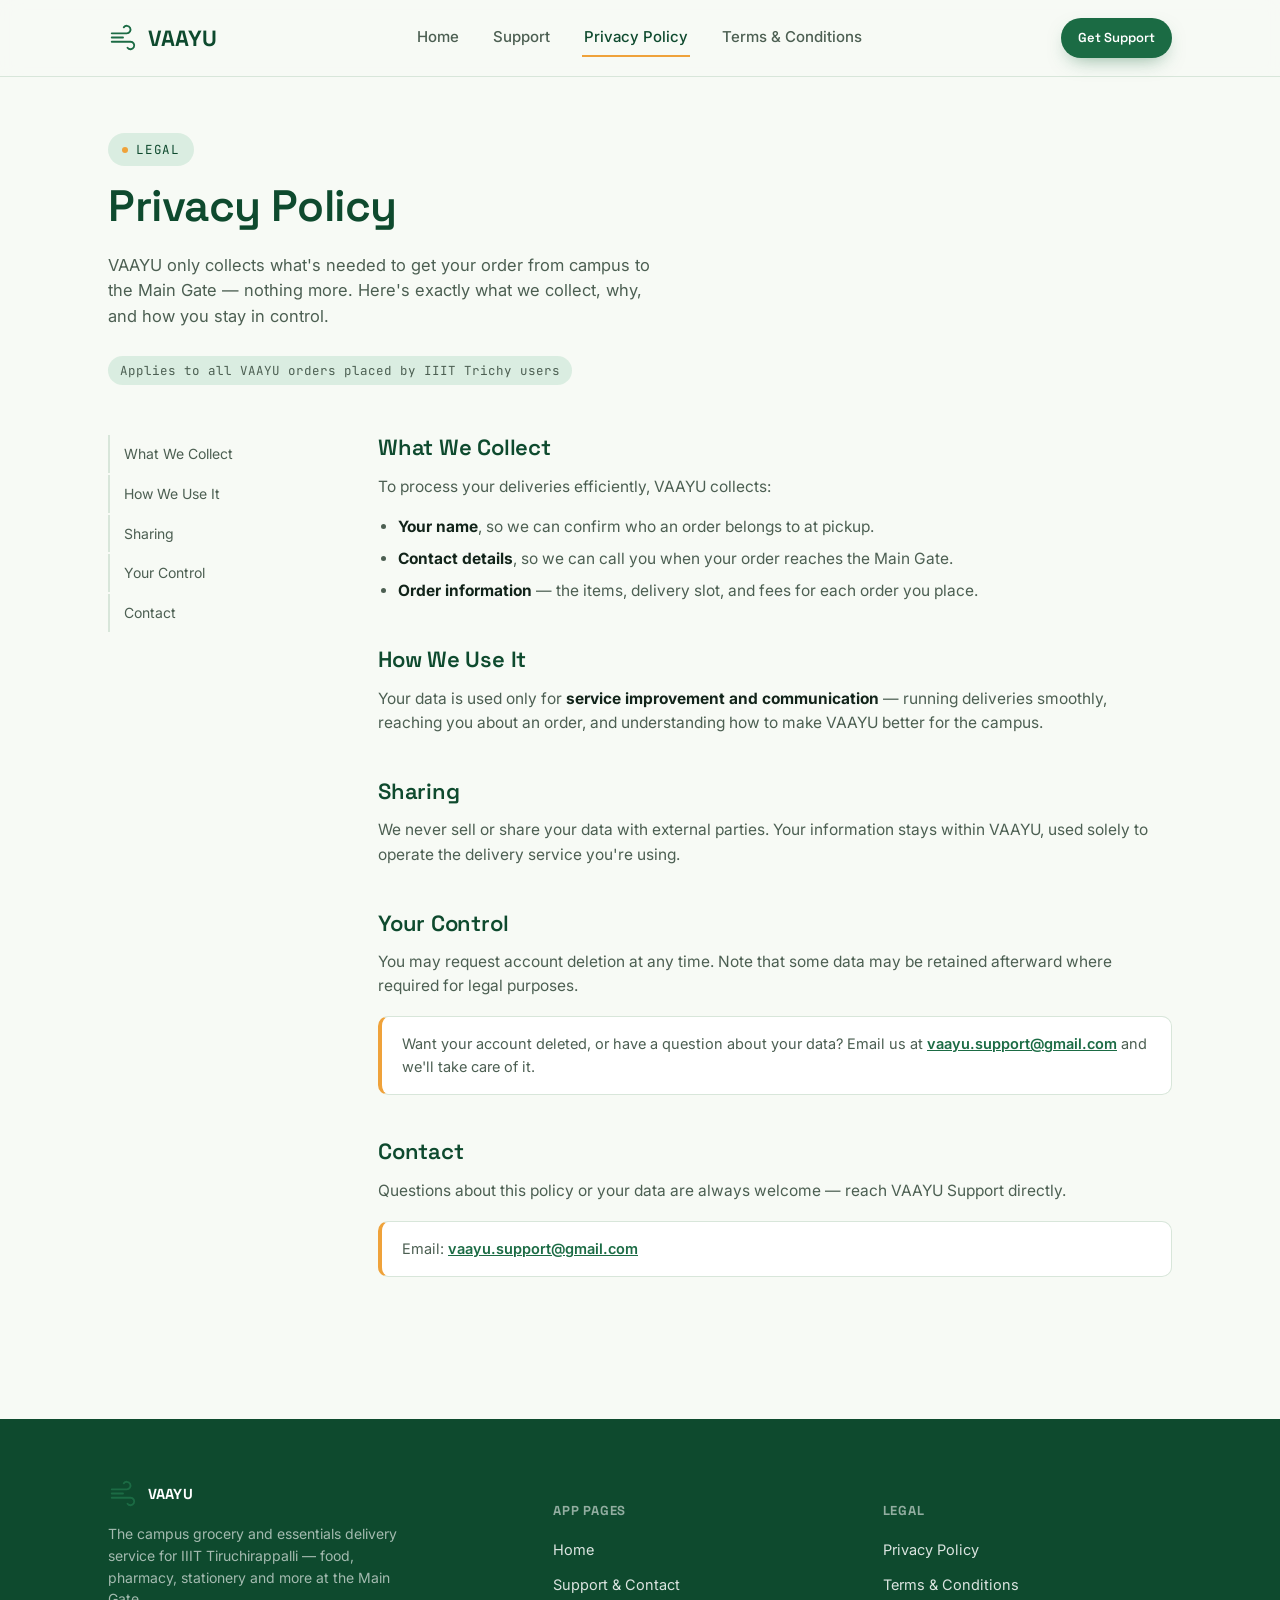
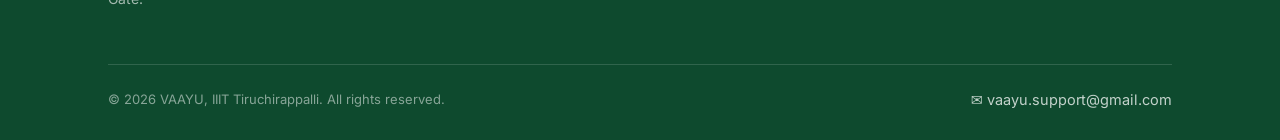
==== privacy.html @ 1d921a39 "Add files via upload" ====
<!DOCTYPE html>
<html lang="en">
<head>
<meta charset="UTF-8">
<meta name="viewport" content="width=device-width, initial-scale=1.0">
<title>Privacy Policy — VAAYU</title>
<meta name="description" content="How VAAYU collects, uses, and protects your data as a campus delivery service for IIIT Trichy.">
<link rel="stylesheet" href="style.css">
</head>
<body>

<header class="site-header">
  <div class="wrap">
    <a href="index.html" class="logo">
      <svg class="mark" viewBox="0 0 32 32" fill="none" xmlns="http://www.w3.org/2000/svg">
        <path d="M4 11h16a4 4 0 1 0-3.2-6.4" stroke-width="2" stroke-linecap="round"/>
        <path d="M4 20h20a4 4 0 1 1-3.2 6.4" stroke-width="2" stroke-linecap="round"/>
        <path d="M4 15.5h12" stroke-width="2" stroke-linecap="round"/>
      </svg>
      VAAYU
    </a>
    <nav class="main-nav">
      <a href="index.html">Home</a>
      <a href="support.html">Support</a>
      <a href="privacy.html" class="active">Privacy Policy</a>
      <a href="terms.html">Terms &amp; Conditions</a>
    </nav>
    <a href="support.html" class="btn btn-primary btn-sm">Get Support</a>
  </div>
</header>

<section class="page-hero">
  <div class="wrap">
    <span class="eyebrow">Legal</span>
    <h1>Privacy Policy</h1>
    <p>VAAYU only collects what's needed to get your order from campus to the Main Gate — nothing more. Here's exactly what we collect, why, and how you stay in control.</p>
    <span class="updated">Applies to all VAAYU orders placed by IIIT Trichy users</span>
  </div>
</section>

<section style="padding-top:10px;">
  <div class="wrap legal">
    <nav class="legal-nav">
      <a href="#collect">What We Collect</a>
      <a href="#use">How We Use It</a>
      <a href="#sharing">Sharing</a>
      <a href="#control">Your Control</a>
      <a href="#contact">Contact</a>
    </nav>

    <div class="legal-body">
      <h2 id="collect">What We Collect</h2>
      <p>To process your deliveries efficiently, VAAYU collects:</p>
      <ul>
        <li><strong>Your name</strong>, so we can confirm who an order belongs to at pickup.</li>
        <li><strong>Contact details</strong>, so we can call you when your order reaches the Main Gate.</li>
        <li><strong>Order information</strong> — the items, delivery slot, and fees for each order you place.</li>
      </ul>

      <h2 id="use">How We Use It</h2>
      <p>Your data is used only for <strong>service improvement and communication</strong> — running deliveries smoothly, reaching you about an order, and understanding how to make VAAYU better for the campus.</p>

      <h2 id="sharing">Sharing</h2>
      <p>We never sell or share your data with external parties. Your information stays within VAAYU, used solely to operate the delivery service you're using.</p>

      <h2 id="control">Your Control</h2>
      <p>You may request account deletion at any time. Note that some data may be retained afterward where required for legal purposes.</p>
      <div class="callout">Want your account deleted, or have a question about your data? Email us at <a href="mailto:vaayu.support@gmail.com" style="color:var(--leaf); font-weight:600;">vaayu.support@gmail.com</a> and we'll take care of it.</div>

      <h2 id="contact">Contact</h2>
      <p>Questions about this policy or your data are always welcome — reach VAAYU Support directly.</p>
      <div class="callout">Email: <a href="mailto:vaayu.support@gmail.com" style="color:var(--leaf); font-weight:600;">vaayu.support@gmail.com</a></div>
    </div>
  </div>
</section>

<footer class="site-footer">
  <div class="wrap">
    <div class="footer-grid">
      <div class="footer-brand">
        <a href="index.html" class="logo">
          <svg class="mark" viewBox="0 0 32 32" fill="none" xmlns="http://www.w3.org/2000/svg">
            <path d="M4 11h16a4 4 0 1 0-3.2-6.4" stroke="#EFA23A" stroke-width="2" stroke-linecap="round"/>
            <path d="M4 20h20a4 4 0 1 1-3.2 6.4" stroke="#EFA23A" stroke-width="2" stroke-linecap="round"/>
            <path d="M4 15.5h12" stroke="#EFA23A" stroke-width="2" stroke-linecap="round"/>
          </svg>
          VAAYU
        </a>
        <p>The campus grocery and essentials delivery service for IIIT Tiruchirappalli — food, pharmacy, stationery and more at the Main Gate.</p>
      </div>
      <div>
        <h5>App Pages</h5>
        <ul>
          <li><a href="index.html">Home</a></li>
          <li><a href="support.html">Support &amp; Contact</a></li>
        </ul>
      </div>
      <div>
        <h5>Legal</h5>
        <ul>
          <li><a href="privacy.html">Privacy Policy</a></li>
          <li><a href="terms.html">Terms &amp; Conditions</a></li>
        </ul>
      </div>
    </div>
    <div class="footer-bottom">
      <span>© 2026 VAAYU, IIIT Tiruchirappalli. All rights reserved.</span>
      <a href="mailto:vaayu.support@gmail.com">✉ vaayu.support@gmail.com</a>
    </div>
  </div>
</footer>

</body>
</html>
---- style.css ----
/* ==========================================================================
   VAAYU — design tokens
   Palette:  --bg #F7FAF5 (pale green-white)   --card #FFFFFF
             --ink #12241A (near-black green)  --leaf #1B6B44 (primary)
             --leaf-deep #0E4A2E (header/footer) --mango #EFA23A (accent)
             --line #D8E6DA (hairline)
   Type:     Display  -> 'Space Grotesk'  (geometric, brand voice)
             Body     -> 'Inter'
             Utility  -> 'JetBrains Mono' (times, prices, codes)
   ========================================================================== */

@import url('https://fonts.googleapis.com/css2?family=Space+Grotesk:wght@400;500;600;700&family=Inter:wght@400;500;600;700&family=JetBrains+Mono:wght@400;500;600&display=swap');

:root{
  --bg: #F7FAF5;
  --card: #FFFFFF;
  --ink: #12241A;
  --ink-soft: #4C5F52;
  --leaf: #1B6B44;
  --leaf-deep: #0E4A2E;
  --leaf-bright: #2E9A63;
  --mango: #EFA23A;
  --mango-deep: #D98A1F;
  --line: #D8E6DA;
  --wind: rgba(46,154,99,0.14);
  --radius: 18px;
  --radius-sm: 10px;
  --shadow: 0 10px 30px -12px rgba(14,74,46,0.18);
  --maxw: 1120px;
}

*{ box-sizing: border-box; }
html{ scroll-behavior: smooth; }
body{
  margin:0;
  background: var(--bg);
  color: var(--ink);
  font-family: 'Inter', system-ui, sans-serif;
  line-height: 1.55;
  -webkit-font-smoothing: antialiased;
}
img{ max-width:100%; display:block; }
a{ color: inherit; }

h1,h2,h3,h4{
  font-family: 'Space Grotesk', 'Inter', sans-serif;
  font-weight: 600;
  line-height: 1.1;
  margin: 0 0 .5em;
  letter-spacing: -0.01em;
}
.mono{ font-family: 'JetBrains Mono', monospace; }

.wrap{
  max-width: var(--maxw);
  margin: 0 auto;
  padding: 0 28px;
}

@media (prefers-reduced-motion: reduce){
  *{ animation-duration: 0.001ms !important; animation-iteration-count: 1 !important; transition-duration: 0.001ms !important; scroll-behavior: auto !important; }
}

/* ---------- header ---------- */
.site-header{
  position: sticky; top:0; z-index: 50;
  background: rgba(247,250,245,0.86);
  backdrop-filter: blur(10px);
  border-bottom: 1px solid var(--line);
}
.site-header .wrap{
  display:flex; align-items:center; justify-content:space-between;
  height: 76px;
}
.logo{
  display:flex; align-items:center; gap:10px;
  font-family:'Space Grotesk', sans-serif;
  font-weight:700; font-size:22px; letter-spacing: 0.01em;
  text-decoration:none; color: var(--leaf-deep);
}
.logo .mark{ width:30px; height:30px; }
.logo .mark path{ stroke: var(--leaf); }
.main-nav{ display:flex; align-items:center; gap: 30px; }
.main-nav a{
  text-decoration:none; font-weight:500; font-size:15px; color: var(--ink-soft);
  padding: 6px 2px; border-bottom: 2px solid transparent;
  transition: color .15s ease, border-color .15s ease;
}
.main-nav a:hover, .main-nav a.active{ color: var(--leaf-deep); border-color: var(--mango); }
.nav-toggle{ display:none; }

.btn{
  display:inline-flex; align-items:center; justify-content:center; gap:8px;
  font-family:'Space Grotesk', sans-serif; font-weight:600; font-size:15px;
  padding: 12px 22px; border-radius: 999px; text-decoration:none;
  border: 1.5px solid transparent; cursor:pointer;
  transition: transform .18s ease, box-shadow .18s ease, background .18s ease;
}
.btn:hover{ transform: translateY(-2px); }
.btn-primary{ background: var(--leaf); color:#fff; box-shadow: 0 8px 20px -8px rgba(27,107,68,0.55); }
.btn-primary:hover{ background: var(--leaf-deep); }
.btn-ghost{ background: transparent; border-color: var(--leaf); color: var(--leaf-deep); }
.btn-ghost:hover{ background: var(--card); }
.btn-mango{ background: var(--mango); color: var(--leaf-deep); box-shadow: 0 8px 20px -8px rgba(217,138,31,0.55); }
.btn-mango:hover{ background: var(--mango-deep); color:#0E4A2E; }
.btn-sm{ padding: 9px 16px; font-size: 13px; }

/* ---------- hero ---------- */
.hero{
  position: relative; overflow: hidden;
  padding: 74px 0 40px;
}
.hero-ghost{
  position:absolute; top:-40px; left:50%; transform:translateX(-50%);
  font-family:'Space Grotesk', sans-serif; font-weight:700;
  font-size: clamp(90px, 18vw, 240px);
  color: transparent;
  -webkit-text-stroke: 1.5px var(--wind);
  white-space:nowrap; z-index:0; pointer-events:none;
  letter-spacing: 4px;
}
.wind-lines{ position:absolute; inset:0; z-index:0; pointer-events:none; opacity:.55; }
.wind-lines path{
  stroke: var(--leaf-bright); stroke-width:1.6; fill:none; opacity:.35;
  stroke-dasharray: 6 10;
  animation: drift 7s linear infinite;
}
.wind-lines path:nth-child(2){ animation-duration: 9s; opacity:.22; }
.wind-lines path:nth-child(3){ animation-duration: 11s; opacity:.18; }
@keyframes drift{ to{ stroke-dashoffset: -160; } }

.hero-grid{
  position:relative; z-index:1;
  display:grid; grid-template-columns: 1.05fr 0.85fr; gap: 40px; align-items:center;
}
.eyebrow{
  display:inline-flex; align-items:center; gap:8px;
  font-family:'JetBrains Mono', monospace; font-size:12.5px; letter-spacing:.06em;
  text-transform: uppercase; color: var(--leaf-deep);
  background: var(--wind); padding: 7px 14px; border-radius:999px; margin-bottom:18px;
}
.eyebrow::before{ content:''; width:6px; height:6px; border-radius:50%; background: var(--mango); }
.hero h1{ font-size: clamp(34px, 4.6vw, 54px); color: var(--leaf-deep); max-width: 12ch; }
.hero h1 em{ font-style:normal; color: var(--leaf); }
.hero p.lede{ font-size: 18px; color: var(--ink-soft); max-width: 46ch; margin-bottom: 30px; }
.hero-ctas{ display:flex; gap:14px; flex-wrap:wrap; }

.phone-frame{
  position:relative; margin: 0 auto; width: min(280px, 80%);
  border-radius: 34px; border: 8px solid var(--leaf-deep);
  overflow:hidden; box-shadow: var(--shadow);
  background:#000;
}
.phone-frame img{ display:block; width:100%; }
.phone-float{
  animation: float 5s ease-in-out infinite;
}
@keyframes float{ 0%,100%{ transform: translateY(0);} 50%{ transform: translateY(-10px);} }

/* ---------- slot ticker ---------- */
.ticker{
  border-top:1px solid var(--line); border-bottom:1px solid var(--line);
  background: var(--card);
}
.ticker .wrap{
  display:flex; flex-wrap:wrap; gap: 10px 34px; align-items:center; justify-content:center;
  padding: 16px 28px; font-family:'JetBrains Mono', monospace; font-size: 13.5px; color: var(--ink-soft);
}
.ticker b{ color: var(--leaf-deep); }
.ticker .dot{ color: var(--mango); }

/* ---------- section shell ---------- */
section{ padding: 84px 0; }
.section-head{ max-width: 640px; margin-bottom: 44px; }
.section-head .eyebrow{ margin-bottom: 14px; }
.section-head h2{ font-size: clamp(26px, 3.4vw, 38px); color: var(--leaf-deep); }
.section-head p{ color: var(--ink-soft); font-size: 16.5px; }

/* ---------- feature cards ---------- */
.feature-grid{
  display:grid; grid-template-columns: repeat(4, 1fr); gap: 20px;
}
.feature-card{
  background: var(--card); border:1px solid var(--line); border-radius: var(--radius);
  padding: 26px 22px; transition: transform .18s ease, box-shadow .18s ease, border-color .18s ease;
}
.feature-card:hover{ transform: translateY(-4px); box-shadow: var(--shadow); border-color: transparent; }
.feature-card .ic{
  width:42px; height:42px; border-radius:12px; background: var(--wind);
  display:flex; align-items:center; justify-content:center; margin-bottom:16px;
}
.feature-card .ic svg{ width:22px; height:22px; stroke: var(--leaf); }
.feature-card h3{ font-size:17px; margin-bottom:8px; }
.feature-card p{ color: var(--ink-soft); font-size: 14.5px; margin:0; }
.feature-card .fee{ display:block; margin-top:12px; font-family:'JetBrains Mono', monospace; font-size:12.5px; color: var(--mango-deep); font-weight:600;}

/* ---------- categories ---------- */
.cat-grid{
  display:grid; grid-template-columns: repeat(3, 1fr); gap: 18px;
}
.cat-card{
  position:relative; border-radius: var(--radius); overflow:hidden;
  background: linear-gradient(160deg, var(--leaf) 0%, var(--leaf-deep) 100%);
  color:#fff; padding: 26px; min-height: 140px;
  display:flex; flex-direction:column; justify-content:flex-end;
  transition: transform .18s ease;
}
.cat-card:hover{ transform: translateY(-4px); }
.cat-card.alt{ background: linear-gradient(160deg, var(--mango) 0%, var(--mango-deep) 100%); }
.cat-card h4{ font-size:19px; margin-bottom:4px; }
.cat-card span{ font-size:13px; opacity:.85; font-family:'JetBrains Mono', monospace;}

/* ---------- signature: gate route ---------- */
.route{
  background: var(--leaf-deep); color:#fff; border-radius: 28px; padding: 56px 40px; position:relative; overflow:hidden;
}
.route .section-head h2, .route .section-head p{ color:#fff; }
.route .section-head p{ color: rgba(255,255,255,0.75); }
.route .eyebrow{ background: rgba(255,255,255,0.12); color:#fff; }
.route .eyebrow::before{ background: var(--mango); }
.route-path{ position:relative; margin-top: 30px; }
.route-line{
  position:absolute; top:29px; left:5%; right:5%; height:2px;
  background: repeating-linear-gradient(90deg, rgba(255,255,255,.5) 0 10px, transparent 10px 20px);
}
.route-steps{ position:relative; display:grid; grid-template-columns: repeat(4,1fr); gap:20px; }
.route-step{ text-align:center; }
.route-step .num{
  width:58px; height:58px; border-radius:50%; background: var(--mango); color: var(--leaf-deep);
  display:flex; align-items:center; justify-content:center; margin: 0 auto 16px;
  font-family:'Space Grotesk', sans-serif; font-weight:700; font-size:15px;
  border: 4px solid var(--leaf-deep); position:relative; z-index:1;
}
.route-step h4{ font-size:15.5px; margin-bottom:6px; }
.route-step p{ font-size:13px; color: rgba(255,255,255,0.72); margin:0; }

/* ---------- CTA band ---------- */
.cta-band{
  background: linear-gradient(120deg, var(--mango) 0%, var(--leaf-bright) 100%);
  border-radius: 28px; padding: 54px 44px; text-align:center; color: var(--leaf-deep);
}
.cta-band h2{ color: var(--leaf-deep); font-size: clamp(24px,3.2vw,34px); }
.cta-band p{ max-width: 46ch; margin: 0 auto 26px; color: rgba(14,74,46,0.85); }
.cta-band .btn-mango{ background: #fff; }

/* ---------- footer ---------- */
.site-footer{ background: var(--leaf-deep); color: rgba(255,255,255,0.8); padding: 60px 0 28px; margin-top: 40px; }
.footer-grid{ display:grid; grid-template-columns: 1.4fr 1fr 1fr; gap: 40px; margin-bottom: 40px; }
.footer-brand .logo{ color:#fff; }
.footer-brand p{ font-size:14px; color: rgba(255,255,255,0.62); max-width: 34ch; margin-top:14px; }
.site-footer h5{ font-family:'Space Grotesk', sans-serif; font-size:13px; letter-spacing:.06em; text-transform:uppercase; color: rgba(255,255,255,0.55); margin-bottom:16px; }
.site-footer ul{ list-style:none; padding:0; margin:0; display:flex; flex-direction:column; gap:10px; }
.site-footer a{ text-decoration:none; font-size:14.5px; color: rgba(255,255,255,0.85); }
.site-footer a:hover{ color: var(--mango); }
.footer-bottom{ border-top:1px solid rgba(255,255,255,0.14); padding-top:24px; display:flex; justify-content:space-between; flex-wrap:wrap; gap:12px; font-size:13px; color: rgba(255,255,255,0.5); }
.footer-bottom a{ color: rgba(255,255,255,0.75); }

/* ---------- inner / legal pages ---------- */
.page-hero{ padding: 56px 0 20px; }
.page-hero .eyebrow{ margin-bottom: 16px; }
.page-hero h1{ font-size: clamp(30px, 4vw, 44px); color: var(--leaf-deep); }
.page-hero p{ color: var(--ink-soft); font-size: 16.5px; max-width: 56ch; }
.updated{ font-family:'JetBrains Mono', monospace; font-size: 12.5px; color: var(--ink-soft); margin-top: 10px; display:inline-block; background: var(--wind); padding: 5px 12px; border-radius: 999px; }

.legal{
  display:grid; grid-template-columns: 220px 1fr; gap: 50px; padding-top: 20px;
}
.legal-nav{ position:sticky; top: 96px; align-self:start; }
.legal-nav a{
  display:block; padding: 8px 0; font-size: 14px; color: var(--ink-soft); text-decoration:none;
  border-left: 2px solid var(--line); padding-left: 14px; margin-bottom: 2px;
}
.legal-nav a:hover, .legal-nav a.active{ color: var(--leaf-deep); border-color: var(--leaf); font-weight:600; }

.legal-body h2{ font-size: 22px; color: var(--leaf-deep); margin-top: 44px; scroll-margin-top: 100px; }
.legal-body h2:first-child{ margin-top: 0; }
.legal-body p, .legal-body li{ color: var(--ink-soft); font-size: 15.5px; }
.legal-body ul{ padding-left: 20px; }
.legal-body li{ margin-bottom: 8px; }
.legal-body strong{ color: var(--ink); }
.callout{
  background: var(--card); border:1px solid var(--line); border-left: 4px solid var(--mango);
  border-radius: var(--radius-sm); padding: 16px 20px; margin: 18px 0; font-size: 14.5px; color: var(--ink-soft);
}
.pill-row{ display:flex; gap:10px; flex-wrap:wrap; margin: 14px 0 6px; }
.pill{
  font-family:'JetBrains Mono', monospace; font-size:12.5px; background: var(--wind); color: var(--leaf-deep);
  padding:6px 12px; border-radius:999px;
}
table.fee-table{ width:100%; border-collapse: collapse; margin: 16px 0; font-size:14.5px; }
table.fee-table th, table.fee-table td{ text-align:left; padding: 10px 14px; border-bottom:1px solid var(--line); }
table.fee-table th{ font-family:'Space Grotesk', sans-serif; color: var(--leaf-deep); font-size:13px; text-transform:uppercase; letter-spacing:.04em; }

/* ---------- support page ---------- */
.support-grid{ display:grid; grid-template-columns: 1fr 1fr; gap: 40px; align-items:start; }
.contact-card{
  background: var(--leaf-deep); color:#fff; border-radius: var(--radius); padding: 34px; position:sticky; top: 100px;
}
.contact-card h3{ color:#fff; font-size:20px; }
.contact-card p{ color: rgba(255,255,255,0.72); font-size:14.5px; }
.contact-row{ display:flex; align-items:center; gap:12px; margin-top:20px; padding: 14px; background: rgba(255,255,255,0.08); border-radius: var(--radius-sm); }
.contact-row svg{ width:20px; height:20px; stroke: var(--mango); flex-shrink:0; }
.contact-row a{ color:#fff; text-decoration:none; font-weight:600; font-size: 14.5px; word-break: break-all; }

.faq{ border-top: 1px solid var(--line); }
.faq-item{ border-bottom: 1px solid var(--line); }
.faq-item summary{
  cursor:pointer; list-style:none; padding: 20px 0; display:flex; align-items:center; justify-content:space-between;
  font-family:'Space Grotesk', sans-serif; font-weight:600; font-size: 16px; color: var(--ink);
}
.faq-item summary::-webkit-details-marker{ display:none; }
.faq-item summary::after{ content:'+'; font-size:22px; color: var(--leaf); transition: transform .2s ease; }
.faq-item[open] summary::after{ transform: rotate(45deg); }
.faq-item .a{ padding: 0 0 20px; color: var(--ink-soft); font-size: 14.5px; max-width: 60ch; }

/* ---------- responsive ---------- */
@media (max-width: 900px){
  .hero-grid{ grid-template-columns: 1fr; }
  .phone-frame{ order:-1; }
  .feature-grid{ grid-template-columns: repeat(2,1fr); }
  .cat-grid{ grid-template-columns: repeat(2,1fr); }
  .route-steps{ grid-template-columns: repeat(2,1fr); row-gap: 30px; }
  .route-line{ display:none; }
  .footer-grid{ grid-template-columns: 1fr 1fr; }
  .footer-brand{ grid-column: 1 / -1; }
  .legal{ grid-template-columns: 1fr; }
  .legal-nav{ position:static; display:flex; overflow-x:auto; gap:16px; padding-bottom: 10px; }
  .legal-nav a{ border-left:none; border-bottom:2px solid var(--line); padding: 6px 0; white-space:nowrap; }
  .support-grid{ grid-template-columns: 1fr; }
  .contact-card{ position:static; order:-1; }
}
@media (max-width: 620px){
  .main-nav{ display:none; }
  .feature-grid{ grid-template-columns: 1fr; }
  .cat-grid{ grid-template-columns: 1fr; }
}
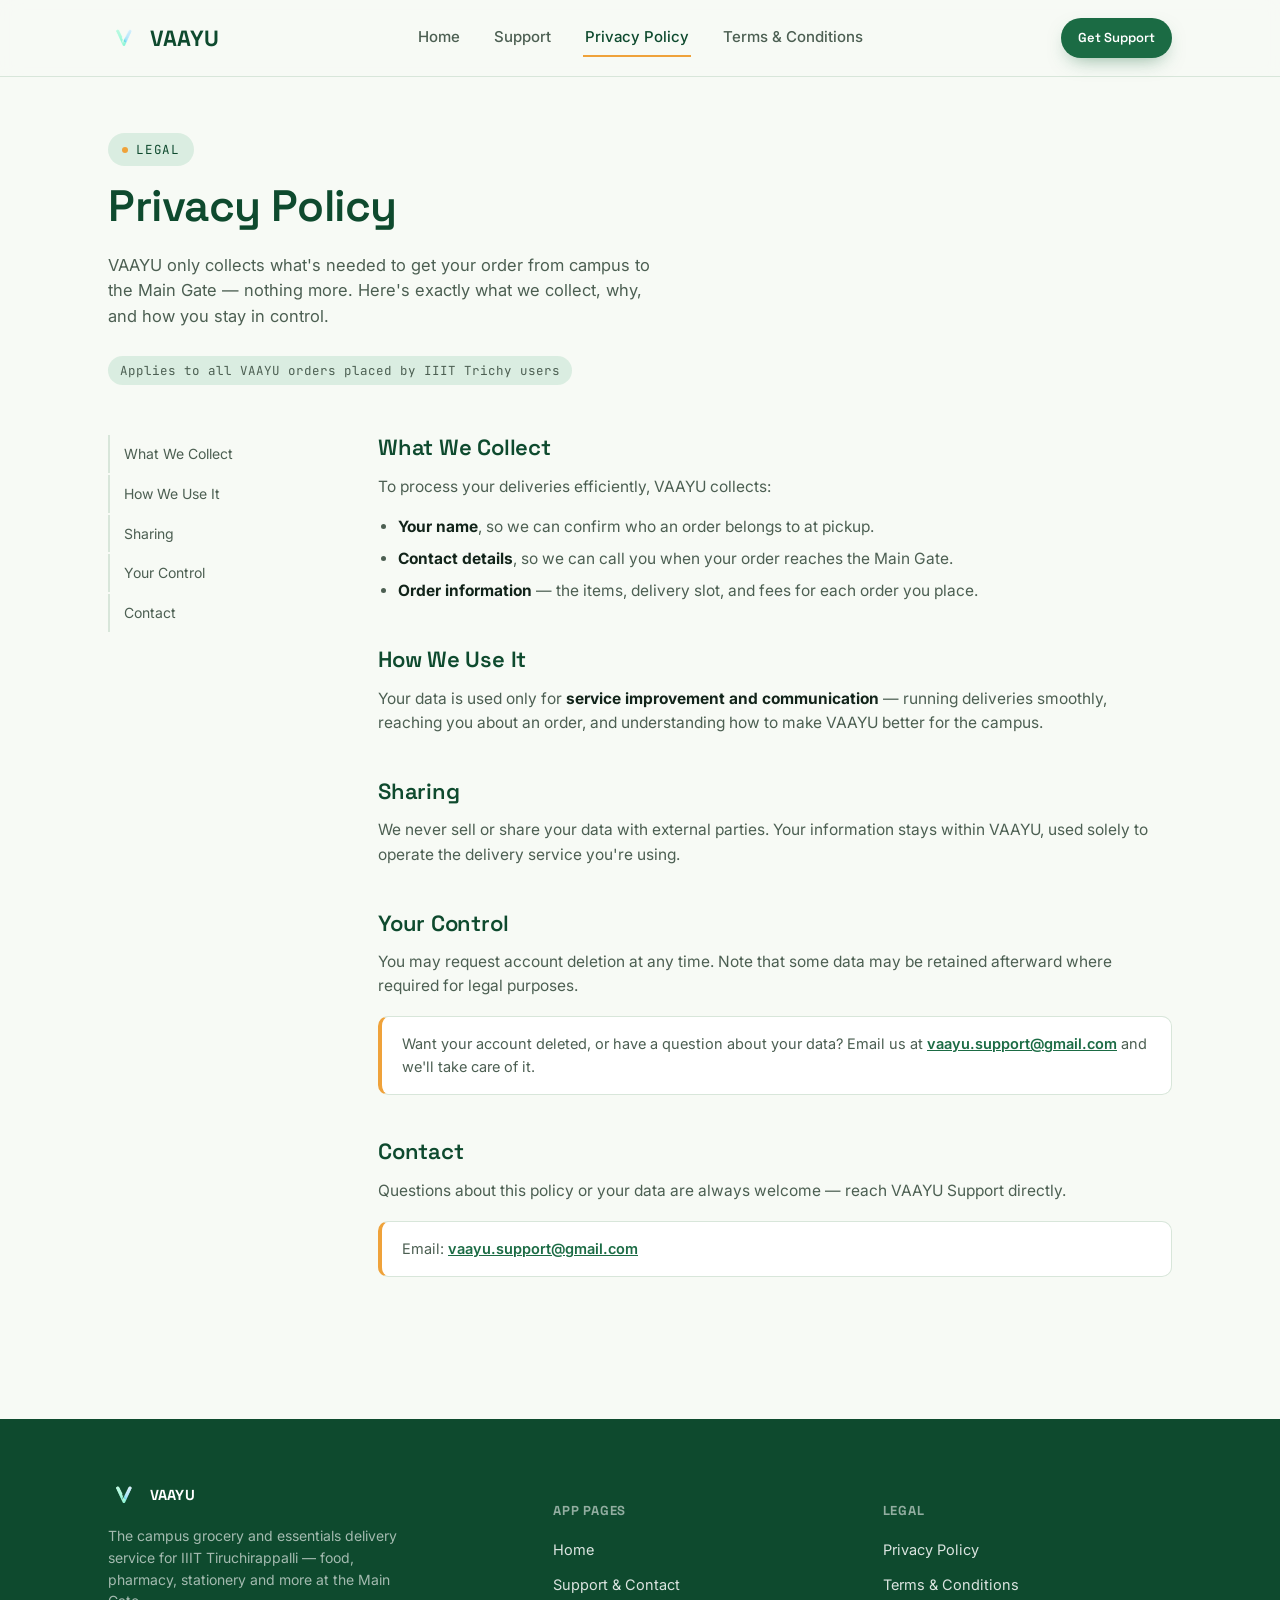
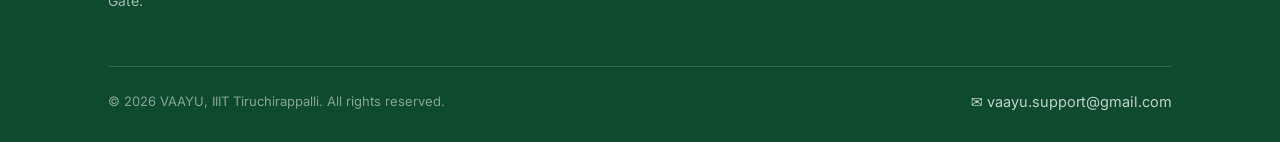
==== commit 1f715565: "Replace SVG logo with image in privacy.html Replaced SVG logo with image logo in header and footer." ====
--- a/privacy.html
+++ b/privacy.html
@@ -5,6 +5,7 @@
 <meta name="viewport" content="width=device-width, initial-scale=1.0">
 <title>Privacy Policy — VAAYU</title>
 <meta name="description" content="How VAAYU collects, uses, and protects your data as a campus delivery service for IIIT Trichy.">
+<link rel="icon" type="image/jpeg" href="./favicon.jpeg">
 <link rel="stylesheet" href="style.css">
 </head>
 <body>
@@ -12,11 +13,7 @@
 <header class="site-header">
   <div class="wrap">
     <a href="index.html" class="logo">
-      <svg class="mark" viewBox="0 0 32 32" fill="none" xmlns="http://www.w3.org/2000/svg">
-        <path d="M4 11h16a4 4 0 1 0-3.2-6.4" stroke-width="2" stroke-linecap="round"/>
-        <path d="M4 20h20a4 4 0 1 1-3.2 6.4" stroke-width="2" stroke-linecap="round"/>
-        <path d="M4 15.5h12" stroke-width="2" stroke-linecap="round"/>
-      </svg>
+       <img src="logo.png" width="32" height="32" alt="Logo">
       VAAYU
     </a>
     <nav class="main-nav">
@@ -79,11 +76,7 @@
     <div class="footer-grid">
       <div class="footer-brand">
         <a href="index.html" class="logo">
-          <svg class="mark" viewBox="0 0 32 32" fill="none" xmlns="http://www.w3.org/2000/svg">
-            <path d="M4 11h16a4 4 0 1 0-3.2-6.4" stroke="#EFA23A" stroke-width="2" stroke-linecap="round"/>
-            <path d="M4 20h20a4 4 0 1 1-3.2 6.4" stroke="#EFA23A" stroke-width="2" stroke-linecap="round"/>
-            <path d="M4 15.5h12" stroke="#EFA23A" stroke-width="2" stroke-linecap="round"/>
-          </svg>
+           <img src="logo.png" width="32" height="32" alt="Logo">
           VAAYU
         </a>
         <p>The campus grocery and essentials delivery service for IIIT Tiruchirappalli — food, pharmacy, stationery and more at the Main Gate.</p>
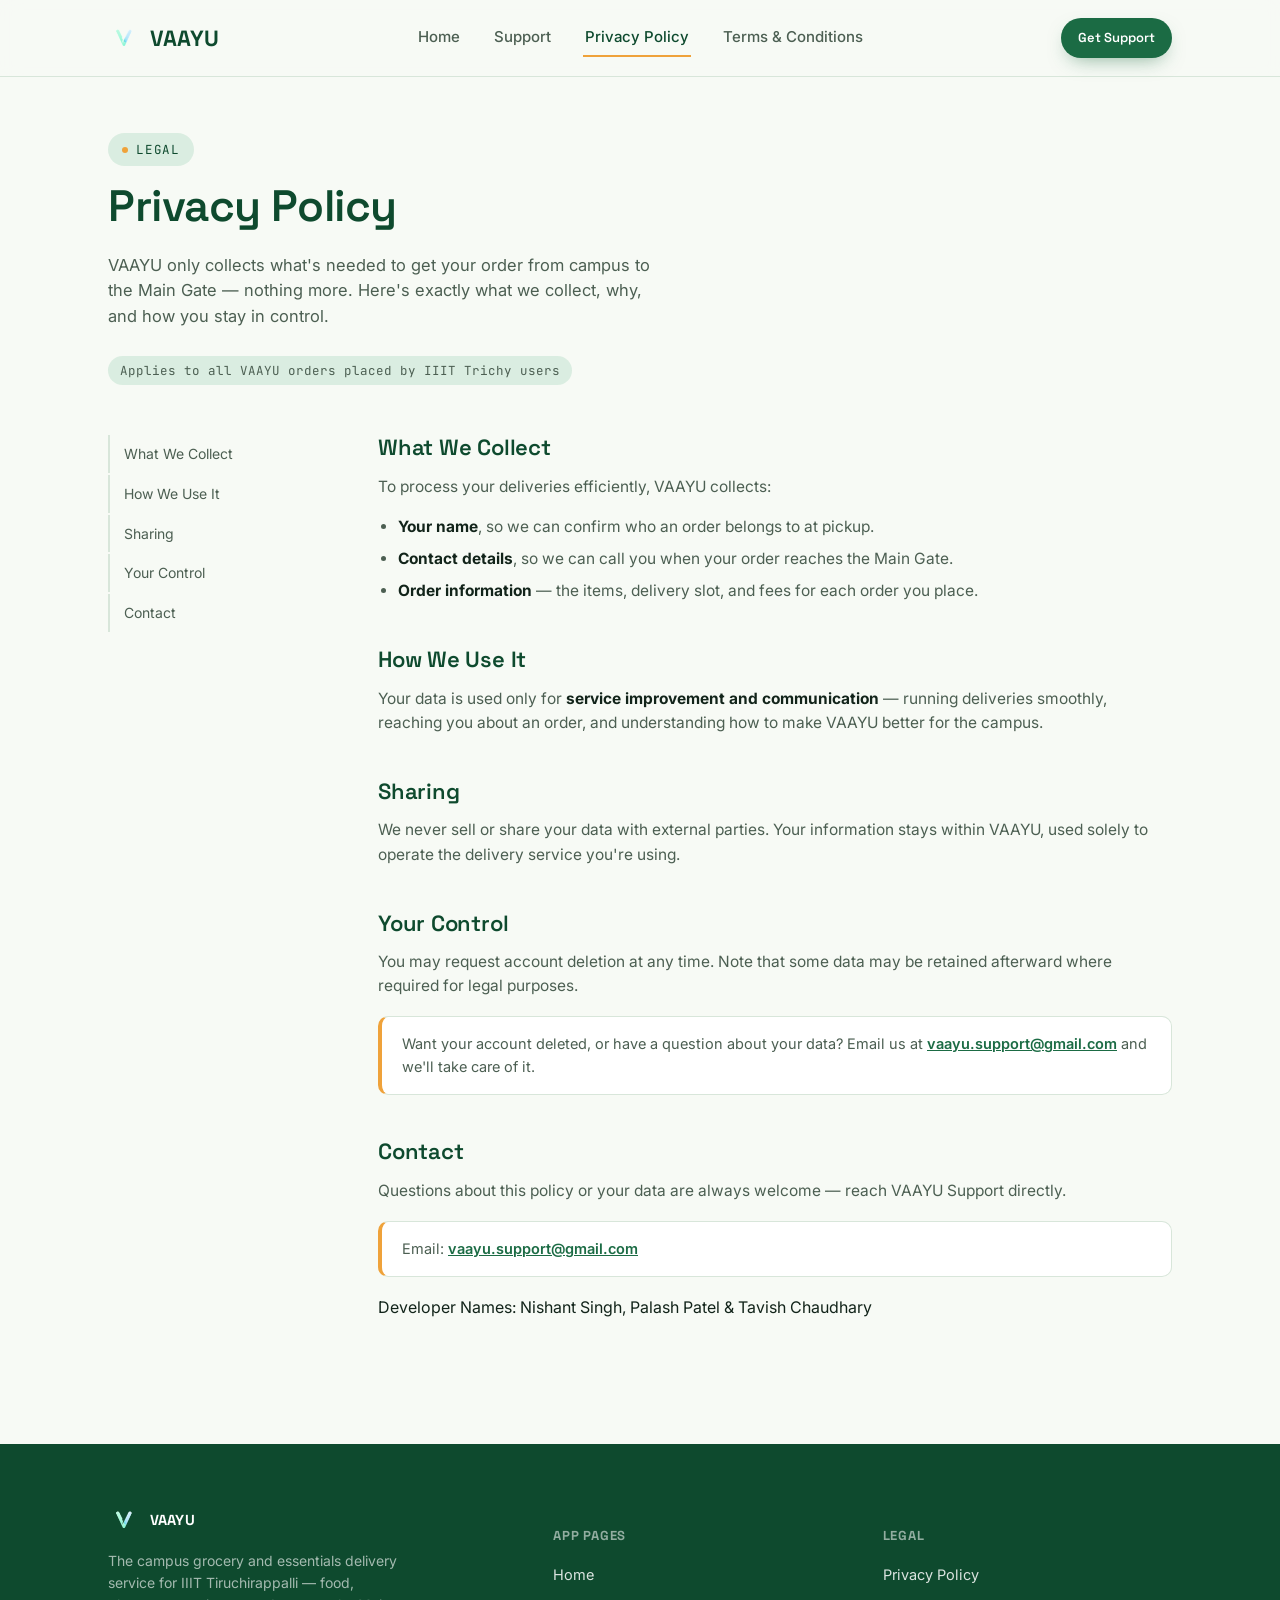
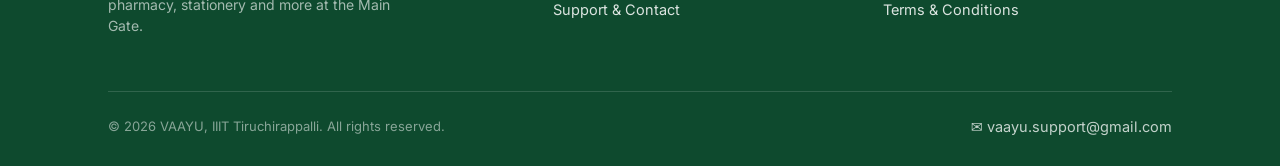
==== commit de7ad294: "Update contact information and add developer names" ====
--- a/privacy.html
+++ b/privacy.html
@@ -5,7 +5,7 @@
 <meta name="viewport" content="width=device-width, initial-scale=1.0">
 <title>Privacy Policy — VAAYU</title>
 <meta name="description" content="How VAAYU collects, uses, and protects your data as a campus delivery service for IIIT Trichy.">
-<link rel="icon" type="image/jpeg" href="./favicon.jpeg">
+<link rel="icon" type="image/png" href="./logo.png">
 <link rel="stylesheet" href="style.css">
 </head>
 <body>
@@ -66,7 +66,8 @@
 
       <h2 id="contact">Contact</h2>
       <p>Questions about this policy or your data are always welcome — reach VAAYU Support directly.</p>
-      <div class="callout">Email: <a href="mailto:vaayu.support@gmail.com" style="color:var(--leaf); font-weight:600;">vaayu.support@gmail.com</a></div>
+      <div class="callout"><div>Email: <a href="mailto:vaayu.support@gmail.com" style="color:var(--leaf); font-weight:600;">vaayu.support@gmail.com</a></div></div>
+      <div>Developer Names: Nishant Singh, Palash Patel & Tavish Chaudhary</div>
     </div>
   </div>
 </section>
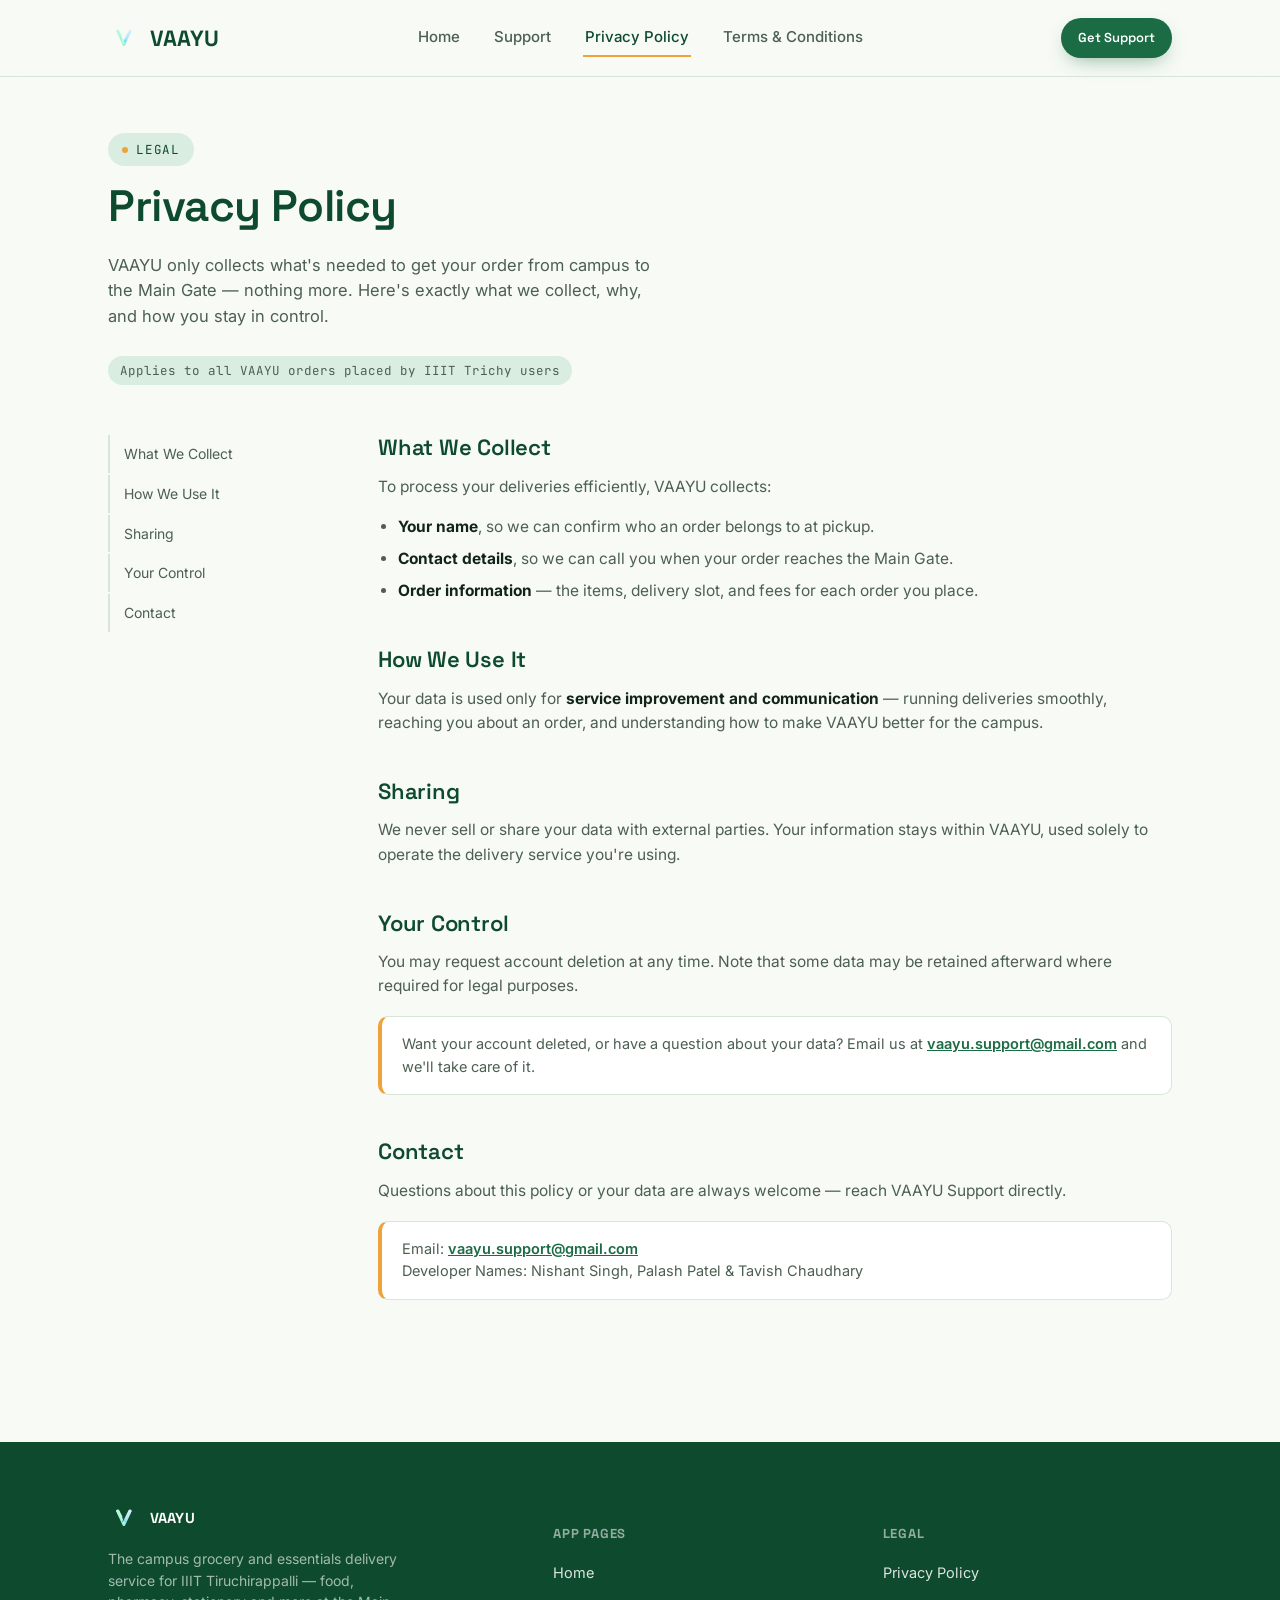
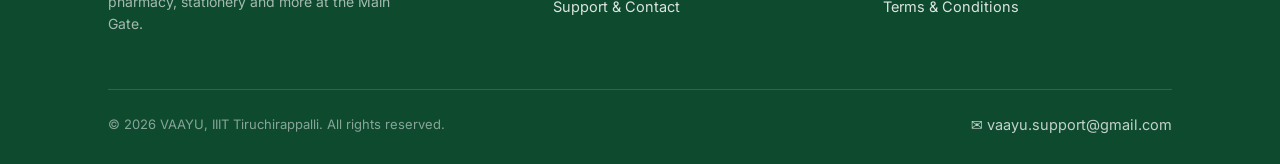
==== commit 8df9ef71: "Fix formatting of contact information in privacy.html" ====
--- a/privacy.html
+++ b/privacy.html
@@ -66,8 +66,8 @@
 
       <h2 id="contact">Contact</h2>
       <p>Questions about this policy or your data are always welcome — reach VAAYU Support directly.</p>
-      <div class="callout"><div>Email: <a href="mailto:vaayu.support@gmail.com" style="color:var(--leaf); font-weight:600;">vaayu.support@gmail.com</a></div></div>
-      <div>Developer Names: Nishant Singh, Palash Patel & Tavish Chaudhary</div>
+      <div class="callout"><div>Email: <a href="mailto:vaayu.support@gmail.com" style="color:var(--leaf); font-weight:600;">vaayu.support@gmail.com</a></div>
+      <div>Developer Names: Nishant Singh, Palash Patel & Tavish Chaudhary</div></div>
     </div>
   </div>
 </section>
